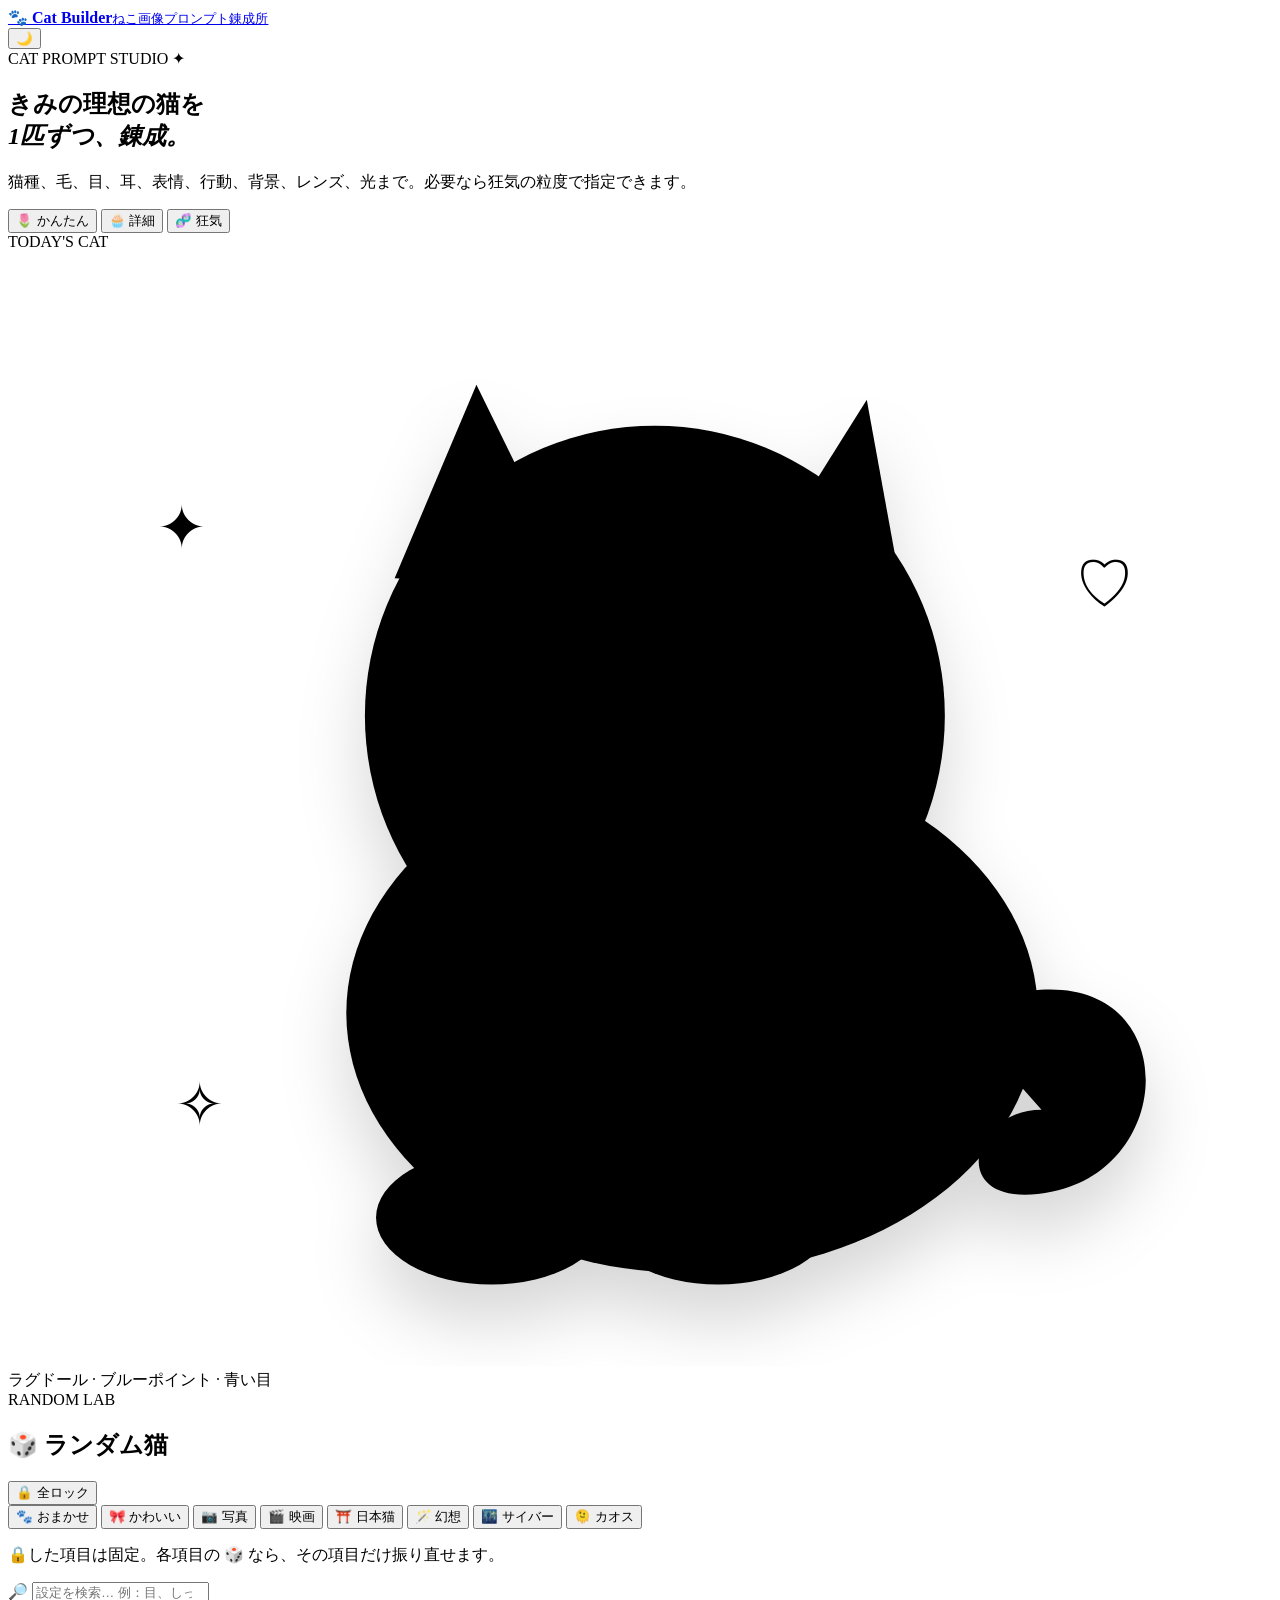
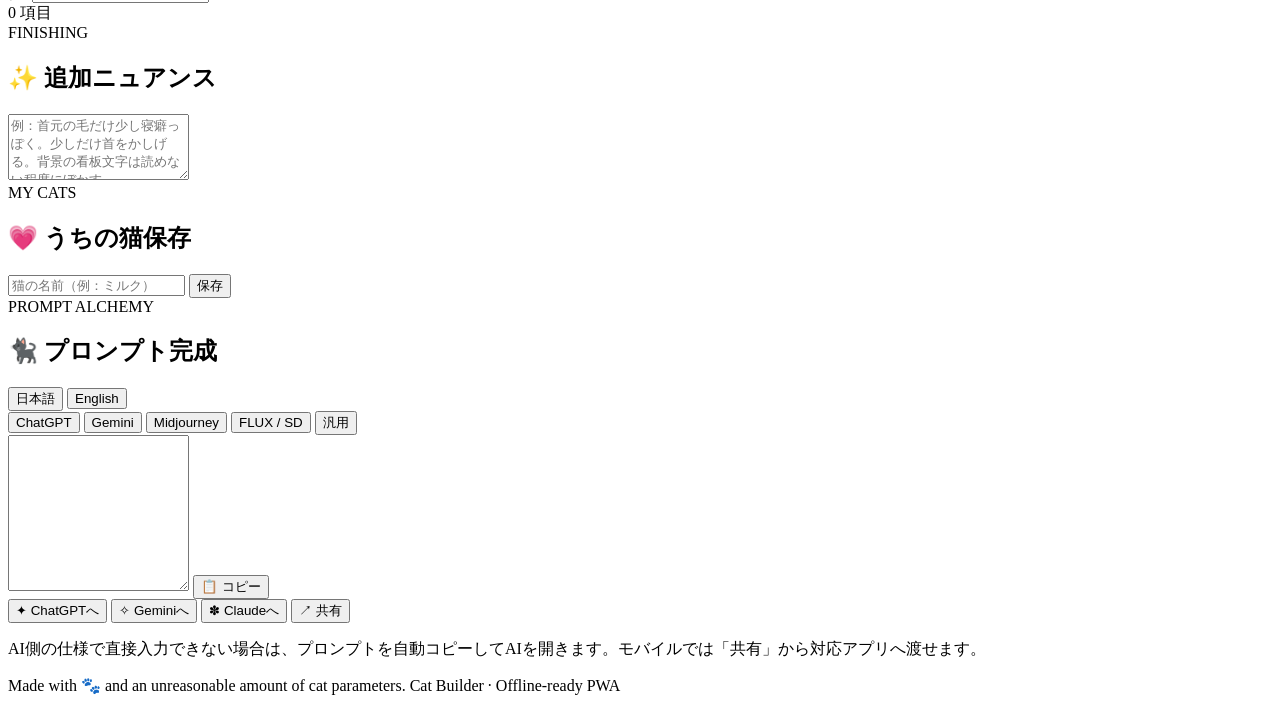
==== index.html @ a3e42340 "Build initial Cat Builder PWA UI" ====
<!doctype html>
<html lang="ja">
<head>
  <meta charset="UTF-8" />
  <meta name="viewport" content="width=device-width, initial-scale=1, viewport-fit=cover" />
  <meta name="theme-color" content="#ff86ad" />
  <meta name="description" content="世界でいちばん可愛く猫画像プロンプトを作る Cat Builder" />
  <link rel="manifest" href="./manifest.webmanifest" />
  <link rel="icon" href="./icons/icon.svg" type="image/svg+xml" />
  <link rel="apple-touch-icon" href="./icons/icon.svg" />
  <link rel="stylesheet" href="./styles.css" />
  <title>Cat Builder</title>
</head>
<body>
  <div class="bg-sprinkles" aria-hidden="true"></div>

  <header class="topbar">
    <a class="brand" href="#top" aria-label="Cat Builder ホーム">
      <span class="brand-mark">🐾</span>
      <span><strong>Cat Builder</strong><small>ねこ画像プロンプト錬成所</small></span>
    </a>
    <div class="top-actions">
      <button class="icon-btn" id="installBtn" type="button" hidden title="アプリをインストール">📲</button>
      <button class="icon-btn" id="themeBtn" type="button" title="テーマ切替">🌙</button>
    </div>
  </header>

  <main id="top" class="app-shell">
    <section class="hero card candy-card">
      <div class="hero-copy">
        <span class="eyebrow">CAT PROMPT STUDIO ✦</span>
        <h1>きみの理想の猫を<br><em>1匹ずつ、錬成。</em></h1>
        <p>猫種、毛、目、耳、表情、行動、背景、レンズ、光まで。必要なら狂気の粒度で指定できます。</p>
        <div class="mode-switch" role="group" aria-label="編集モード">
          <button data-mode="easy" class="mode-btn active">🌷 かんたん</button>
          <button data-mode="detail" class="mode-btn">🧁 詳細</button>
          <button data-mode="madness" class="mode-btn">🧬 狂気</button>
        </div>
      </div>

      <div class="preview-wrap">
        <div class="preview-badge" id="previewBadge">TODAY'S CAT</div>
        <svg id="catPreview" class="cat-preview" viewBox="0 0 340 300" role="img" aria-label="猫プレビュー">
          <defs>
            <filter id="softShadow" x="-30%" y="-30%" width="160%" height="160%">
              <feDropShadow dx="0" dy="10" stdDeviation="9" flood-opacity=".16" />
            </filter>
          </defs>
          <g filter="url(#softShadow)" class="cat-group">
            <path class="tail" d="M255 205 C315 178, 320 245, 281 253 C252 259, 258 231, 278 231" />
            <ellipse class="body" cx="184" cy="205" rx="93" ry="70" />
            <ellipse class="chest" cx="147" cy="218" rx="36" ry="42" />
            <path class="ear ear-left" d="M104 88 L126 36 L153 91 Z" />
            <path class="ear ear-right" d="M199 91 L231 40 L243 106 Z" />
            <circle class="head" cx="174" cy="125" r="78" />
            <path class="face-patch" d="M118 120 C128 74 170 69 185 96 C203 76 229 95 231 127 C224 166 194 188 169 188 C138 187 116 161 118 120Z" />
            <ellipse class="eye eye-left" cx="147" cy="124" rx="13" ry="16" />
            <ellipse class="eye eye-right" cx="202" cy="124" rx="13" ry="16" />
            <ellipse class="pupil pupil-left" cx="147" cy="125" rx="5" ry="10" />
            <ellipse class="pupil pupil-right" cx="202" cy="125" rx="5" ry="10" />
            <path class="nose" d="M169 148 Q175 143 181 148 Q176 157 169 148Z" />
            <path class="mouth" d="M175 155 Q167 164 159 158 M175 155 Q183 164 192 158" />
            <g class="whiskers">
              <path d="M150 154 L92 145 M150 162 L88 165 M198 154 L254 143 M198 162 L258 167" />
            </g>
            <ellipse class="paw paw-left" cx="130" cy="260" rx="31" ry="18" />
            <ellipse class="paw paw-right" cx="191" cy="260" rx="31" ry="18" />
          </g>
          <g class="sparkles" aria-hidden="true"><text x="40" y="80">✦</text><text x="287" y="95">♡</text><text x="45" y="235">✧</text></g>
        </svg>
        <div class="cat-summary" id="catSummary">ラグドール · ブルーポイント · 青い目</div>
      </div>
    </section>

    <section class="quick-tools card">
      <div class="section-title-row">
        <div><span class="eyebrow">RANDOM LAB</span><h2>🎲 ランダム猫</h2></div>
        <button id="lockAllBtn" class="ghost-btn" type="button">🔒 全ロック</button>
      </div>
      <div class="random-presets" id="randomPresets">
        <button data-preset="normal">🐾 おまかせ</button>
        <button data-preset="cute">🎀 かわいい</button>
        <button data-preset="photo">📷 写真</button>
        <button data-preset="cinema">🎬 映画</button>
        <button data-preset="japan">⛩️ 日本猫</button>
        <button data-preset="fantasy">🪄 幻想</button>
        <button data-preset="cyber">🌃 サイバー</button>
        <button data-preset="chaos">🫠 カオス</button>
      </div>
      <p class="microcopy">🔒した項目は固定。各項目の 🎲 なら、その項目だけ振り直せます。</p>
    </section>

    <section class="builder-layout">
      <aside class="category-nav card" id="categoryNav" aria-label="カテゴリ"></aside>

      <section class="builder-main">
        <div class="builder-toolbar card">
          <label class="search-box">🔎 <input id="settingSearch" type="search" placeholder="設定を検索… 例：目、しっぽ、85mm" /></label>
          <div class="counter-pill"><span id="visibleCount">0</span> 項目</div>
        </div>
        <div id="settingsRoot"></div>
      </section>
    </section>

    <section class="extras-grid">
      <div class="card extras-card">
        <div class="section-title-row"><div><span class="eyebrow">FINISHING</span><h2>✨ 追加ニュアンス</h2></div></div>
        <textarea id="customNote" rows="4" placeholder="例：首元の毛だけ少し寝癖っぽく。少しだけ首をかしげる。背景の看板文字は読めない程度にぼかす。"></textarea>
        <div class="negative-grid" id="negativeGrid"></div>
      </div>

      <div class="card profile-card">
        <div class="section-title-row"><div><span class="eyebrow">MY CATS</span><h2>💗 うちの猫保存</h2></div></div>
        <div class="profile-save-row">
          <input id="profileName" placeholder="猫の名前（例：ミルク）" maxlength="24" />
          <button id="saveProfileBtn" class="primary-small" type="button">保存</button>
        </div>
        <div id="profilesList" class="profiles-list"></div>
      </div>
    </section>

    <section class="prompt-panel card" id="promptPanel">
      <div class="section-title-row prompt-heading">
        <div><span class="eyebrow">PROMPT ALCHEMY</span><h2>🐈‍⬛ プロンプト完成</h2></div>
        <div class="prompt-langs">
          <button class="lang-btn active" data-lang="ja">日本語</button>
          <button class="lang-btn" data-lang="en">English</button>
        </div>
      </div>

      <div class="target-tabs" id="targetTabs">
        <button class="target-tab active" data-target="chatgpt">ChatGPT</button>
        <button class="target-tab" data-target="gemini">Gemini</button>
        <button class="target-tab" data-target="midjourney">Midjourney</button>
        <button class="target-tab" data-target="flux">FLUX / SD</button>
        <button class="target-tab" data-target="plain">汎用</button>
      </div>

      <div class="prompt-box">
        <textarea id="promptOutput" rows="10" spellcheck="false"></textarea>
        <button id="copyBtn" class="copy-float" type="button">📋 コピー</button>
      </div>

      <div class="send-grid">
        <button class="ai-button chatgpt" data-ai="chatgpt"><span>✦</span> ChatGPTへ</button>
        <button class="ai-button gemini" data-ai="gemini"><span>✧</span> Geminiへ</button>
        <button class="ai-button claude" data-ai="claude"><span>✽</span> Claudeへ</button>
        <button class="ai-button share" id="shareBtn"><span>↗</span> 共有</button>
      </div>
      <p class="microcopy">AI側の仕様で直接入力できない場合は、プロンプトを自動コピーしてAIを開きます。モバイルでは「共有」から対応アプリへ渡せます。</p>
    </section>
  </main>

  <footer>
    <span>Made with 🐾 and an unreasonable amount of cat parameters.</span>
    <span>Cat Builder · Offline-ready PWA</span>
  </footer>

  <div id="toast" class="toast" role="status" aria-live="polite"></div>

  <script src="./app.js" defer></script>
</body>
</html>
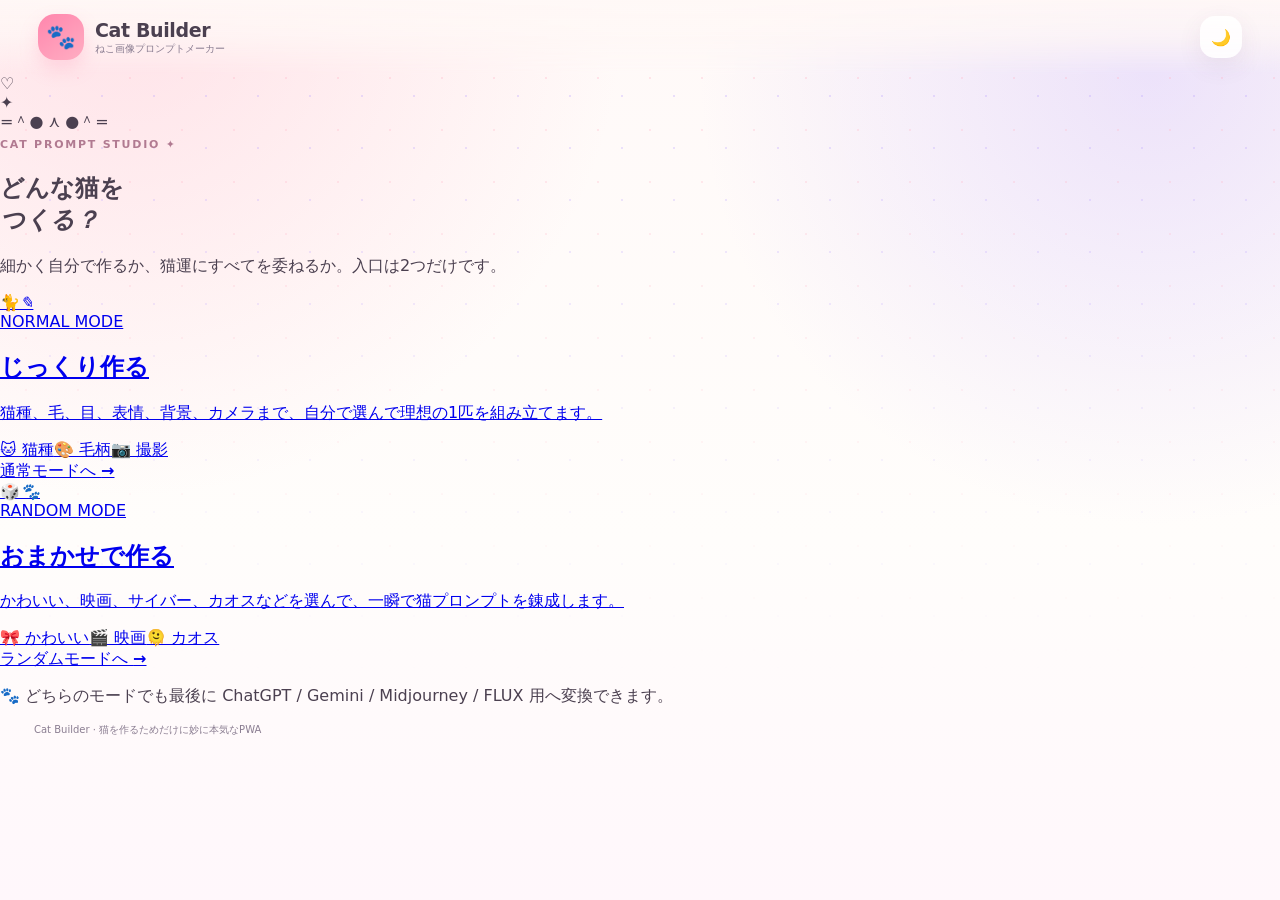
==== commit 901a8454: "Redesign Cat Builder entry screen" ====
--- a/index.html
+++ b/index.html
@@ -4,20 +4,20 @@
   <meta charset="UTF-8" />
   <meta name="viewport" content="width=device-width, initial-scale=1, viewport-fit=cover" />
   <meta name="theme-color" content="#ff86ad" />
-  <meta name="description" content="世界でいちばん可愛く猫画像プロンプトを作る Cat Builder" />
+  <meta name="description" content="猫画像プロンプトをかわいく作れる Cat Builder" />
   <link rel="manifest" href="./manifest.webmanifest" />
   <link rel="icon" href="./icons/icon.svg" type="image/svg+xml" />
-  <link rel="apple-touch-icon" href="./icons/icon.svg" />
+  <link rel="apple-touch-icon" href="./icons/icon-192.png" />
   <link rel="stylesheet" href="./styles.css" />
+  <link rel="stylesheet" href="./pages.css" />
   <title>Cat Builder</title>
 </head>
-<body>
+<body class="landing-page">
   <div class="bg-sprinkles" aria-hidden="true"></div>
-
-  <header class="topbar">
-    <a class="brand" href="#top" aria-label="Cat Builder ホーム">
+  <header class="topbar landing-topbar">
+    <a class="brand" href="./" aria-label="Cat Builder ホーム">
       <span class="brand-mark">🐾</span>
-      <span><strong>Cat Builder</strong><small>ねこ画像プロンプト錬成所</small></span>
+      <span><strong>Cat Builder</strong><small>ねこ画像プロンプトメーカー</small></span>
     </a>
     <div class="top-actions">
       <button class="icon-btn" id="installBtn" type="button" hidden title="アプリをインストール">📲</button>
@@ -25,139 +25,52 @@
     </div>
   </header>
 
-  <main id="top" class="app-shell">
-    <section class="hero card candy-card">
-      <div class="hero-copy">
-        <span class="eyebrow">CAT PROMPT STUDIO ✦</span>
-        <h1>きみの理想の猫を<br><em>1匹ずつ、錬成。</em></h1>
-        <p>猫種、毛、目、耳、表情、行動、背景、レンズ、光まで。必要なら狂気の粒度で指定できます。</p>
-        <div class="mode-switch" role="group" aria-label="編集モード">
-          <button data-mode="easy" class="mode-btn active">🌷 かんたん</button>
-          <button data-mode="detail" class="mode-btn">🧁 詳細</button>
-          <button data-mode="madness" class="mode-btn">🧬 狂気</button>
-        </div>
+  <main class="landing-shell">
+    <section class="landing-hero">
+      <div class="floating-paw paw-a">♡</div>
+      <div class="floating-paw paw-b">✦</div>
+      <div class="landing-cat" aria-hidden="true">
+        <span class="landing-cat-ear left"></span><span class="landing-cat-ear right"></span>
+        <span class="landing-cat-face">=＾● ⋏ ●＾=</span>
       </div>
-
-      <div class="preview-wrap">
-        <div class="preview-badge" id="previewBadge">TODAY'S CAT</div>
-        <svg id="catPreview" class="cat-preview" viewBox="0 0 340 300" role="img" aria-label="猫プレビュー">
-          <defs>
-            <filter id="softShadow" x="-30%" y="-30%" width="160%" height="160%">
-              <feDropShadow dx="0" dy="10" stdDeviation="9" flood-opacity=".16" />
-            </filter>
-          </defs>
-          <g filter="url(#softShadow)" class="cat-group">
-            <path class="tail" d="M255 205 C315 178, 320 245, 281 253 C252 259, 258 231, 278 231" />
-            <ellipse class="body" cx="184" cy="205" rx="93" ry="70" />
-            <ellipse class="chest" cx="147" cy="218" rx="36" ry="42" />
-            <path class="ear ear-left" d="M104 88 L126 36 L153 91 Z" />
-            <path class="ear ear-right" d="M199 91 L231 40 L243 106 Z" />
-            <circle class="head" cx="174" cy="125" r="78" />
-            <path class="face-patch" d="M118 120 C128 74 170 69 185 96 C203 76 229 95 231 127 C224 166 194 188 169 188 C138 187 116 161 118 120Z" />
-            <ellipse class="eye eye-left" cx="147" cy="124" rx="13" ry="16" />
-            <ellipse class="eye eye-right" cx="202" cy="124" rx="13" ry="16" />
-            <ellipse class="pupil pupil-left" cx="147" cy="125" rx="5" ry="10" />
-            <ellipse class="pupil pupil-right" cx="202" cy="125" rx="5" ry="10" />
-            <path class="nose" d="M169 148 Q175 143 181 148 Q176 157 169 148Z" />
-            <path class="mouth" d="M175 155 Q167 164 159 158 M175 155 Q183 164 192 158" />
-            <g class="whiskers">
-              <path d="M150 154 L92 145 M150 162 L88 165 M198 154 L254 143 M198 162 L258 167" />
-            </g>
-            <ellipse class="paw paw-left" cx="130" cy="260" rx="31" ry="18" />
-            <ellipse class="paw paw-right" cx="191" cy="260" rx="31" ry="18" />
-          </g>
-          <g class="sparkles" aria-hidden="true"><text x="40" y="80">✦</text><text x="287" y="95">♡</text><text x="45" y="235">✧</text></g>
-        </svg>
-        <div class="cat-summary" id="catSummary">ラグドール · ブルーポイント · 青い目</div>
-      </div>
+      <span class="eyebrow">CAT PROMPT STUDIO ✦</span>
+      <h1>どんな猫を<br><em>つくる？</em></h1>
+      <p>細かく自分で作るか、猫運にすべてを委ねるか。入口は2つだけです。</p>
     </section>
 
-    <section class="quick-tools card">
-      <div class="section-title-row">
-        <div><span class="eyebrow">RANDOM LAB</span><h2>🎲 ランダム猫</h2></div>
-        <button id="lockAllBtn" class="ghost-btn" type="button">🔒 全ロック</button>
-      </div>
-      <div class="random-presets" id="randomPresets">
-        <button data-preset="normal">🐾 おまかせ</button>
-        <button data-preset="cute">🎀 かわいい</button>
-        <button data-preset="photo">📷 写真</button>
-        <button data-preset="cinema">🎬 映画</button>
-        <button data-preset="japan">⛩️ 日本猫</button>
-        <button data-preset="fantasy">🪄 幻想</button>
-        <button data-preset="cyber">🌃 サイバー</button>
-        <button data-preset="chaos">🫠 カオス</button>
-      </div>
-      <p class="microcopy">🔒した項目は固定。各項目の 🎲 なら、その項目だけ振り直せます。</p>
+    <section class="mode-entry-grid" aria-label="作成モードを選択">
+      <a class="mode-entry manual-entry" href="./builder.html">
+        <div class="entry-illustration"><span>🐈</span><i>✎</i></div>
+        <span class="entry-kicker">NORMAL MODE</span>
+        <h2>じっくり作る</h2>
+        <p>猫種、毛、目、表情、背景、カメラまで、自分で選んで理想の1匹を組み立てます。</p>
+        <div class="entry-tags"><span>🐱 猫種</span><span>🎨 毛柄</span><span>📷 撮影</span></div>
+        <span class="entry-cta">通常モードへ <b>→</b></span>
+      </a>
+
+      <a class="mode-entry random-entry" href="./random.html">
+        <div class="entry-illustration dice-cat"><span>🎲</span><i>🐾</i></div>
+        <span class="entry-kicker">RANDOM MODE</span>
+        <h2>おまかせで作る</h2>
+        <p>かわいい、映画、サイバー、カオスなどを選んで、一瞬で猫プロンプトを錬成します。</p>
+        <div class="entry-tags"><span>🎀 かわいい</span><span>🎬 映画</span><span>🫠 カオス</span></div>
+        <span class="entry-cta">ランダムモードへ <b>→</b></span>
+      </a>
     </section>
 
-    <section class="builder-layout">
-      <aside class="category-nav card" id="categoryNav" aria-label="カテゴリ"></aside>
-
-      <section class="builder-main">
-        <div class="builder-toolbar card">
-          <label class="search-box">🔎 <input id="settingSearch" type="search" placeholder="設定を検索… 例：目、しっぽ、85mm" /></label>
-          <div class="counter-pill"><span id="visibleCount">0</span> 項目</div>
-        </div>
-        <div id="settingsRoot"></div>
-      </section>
-    </section>
-
-    <section class="extras-grid">
-      <div class="card extras-card">
-        <div class="section-title-row"><div><span class="eyebrow">FINISHING</span><h2>✨ 追加ニュアンス</h2></div></div>
-        <textarea id="customNote" rows="4" placeholder="例：首元の毛だけ少し寝癖っぽく。少しだけ首をかしげる。背景の看板文字は読めない程度にぼかす。"></textarea>
-        <div class="negative-grid" id="negativeGrid"></div>
-      </div>
-
-      <div class="card profile-card">
-        <div class="section-title-row"><div><span class="eyebrow">MY CATS</span><h2>💗 うちの猫保存</h2></div></div>
-        <div class="profile-save-row">
-          <input id="profileName" placeholder="猫の名前（例：ミルク）" maxlength="24" />
-          <button id="saveProfileBtn" class="primary-small" type="button">保存</button>
-        </div>
-        <div id="profilesList" class="profiles-list"></div>
-      </div>
-    </section>
-
-    <section class="prompt-panel card" id="promptPanel">
-      <div class="section-title-row prompt-heading">
-        <div><span class="eyebrow">PROMPT ALCHEMY</span><h2>🐈‍⬛ プロンプト完成</h2></div>
-        <div class="prompt-langs">
-          <button class="lang-btn active" data-lang="ja">日本語</button>
-          <button class="lang-btn" data-lang="en">English</button>
-        </div>
-      </div>
-
-      <div class="target-tabs" id="targetTabs">
-        <button class="target-tab active" data-target="chatgpt">ChatGPT</button>
-        <button class="target-tab" data-target="gemini">Gemini</button>
-        <button class="target-tab" data-target="midjourney">Midjourney</button>
-        <button class="target-tab" data-target="flux">FLUX / SD</button>
-        <button class="target-tab" data-target="plain">汎用</button>
-      </div>
-
-      <div class="prompt-box">
-        <textarea id="promptOutput" rows="10" spellcheck="false"></textarea>
-        <button id="copyBtn" class="copy-float" type="button">📋 コピー</button>
-      </div>
-
-      <div class="send-grid">
-        <button class="ai-button chatgpt" data-ai="chatgpt"><span>✦</span> ChatGPTへ</button>
-        <button class="ai-button gemini" data-ai="gemini"><span>✧</span> Geminiへ</button>
-        <button class="ai-button claude" data-ai="claude"><span>✽</span> Claudeへ</button>
-        <button class="ai-button share" id="shareBtn"><span>↗</span> 共有</button>
-      </div>
-      <p class="microcopy">AI側の仕様で直接入力できない場合は、プロンプトを自動コピーしてAIを開きます。モバイルでは「共有」から対応アプリへ渡せます。</p>
-    </section>
+    <p class="landing-tip">🐾 どちらのモードでも最後に ChatGPT / Gemini / Midjourney / FLUX 用へ変換できます。</p>
   </main>
 
-  <footer>
-    <span>Made with 🐾 and an unreasonable amount of cat parameters.</span>
-    <span>Cat Builder · Offline-ready PWA</span>
-  </footer>
-
-  <div id="toast" class="toast" role="status" aria-live="polite"></div>
-
-  <script src="./app.js" defer></script>
+  <footer class="landing-footer">Cat Builder · 猫を作るためだけに妙に本気なPWA</footer>
+  <script>
+    let deferredInstall=null;
+    const themeBtn=document.getElementById('themeBtn');
+    const installBtn=document.getElementById('installBtn');
+    if(localStorage.getItem('catbuilder.dark')==='1'){document.body.classList.add('dark');themeBtn.textContent='☀️';}
+    themeBtn.addEventListener('click',()=>{document.body.classList.toggle('dark');const dark=document.body.classList.contains('dark');themeBtn.textContent=dark?'☀️':'🌙';localStorage.setItem('catbuilder.dark',dark?'1':'0');});
+    window.addEventListener('beforeinstallprompt',e=>{e.preventDefault();deferredInstall=e;installBtn.hidden=false;});
+    installBtn.addEventListener('click',async()=>{if(!deferredInstall)return;deferredInstall.prompt();await deferredInstall.userChoice;deferredInstall=null;installBtn.hidden=true;});
+    if('serviceWorker' in navigator)window.addEventListener('load',()=>navigator.serviceWorker.register('./sw.js').catch(()=>{}));
+  </script>
 </body>
 </html>
--- a/styles.css
+++ b/styles.css
@@ -0,0 +1 @@
+:root{--bg:#fff8f6;--paper:rgba(255,255,255,.84);--paper-solid:#fff;--text:#4b4050;--muted:#8a7d91;--pink:#ff86ad;--pink2:#ffb8ca;--lav:#bda6ff;--mint:#a9e8d1;--yellow:#ffe39f;--peach:#ffc6a8;--line:rgba(111,83,112,.12);--shadow:0 18px 50px rgba(98,63,104,.10);--shadow-sm:0 8px 24px rgba(98,63,104,.09);--radius:26px;--radius-sm:18px;--cat:#c8b3a6;--cat2:#f8efea;--cat-eye:#77b7d6;--cat-nose:#c98091}*{box-sizing:border-box}html{scroll-behavior:smooth}body{margin:0;color:var(--text);font-family:"Nunito","Hiragino Maru Gothic ProN","Yu Gothic UI",system-ui,sans-serif;background:radial-gradient(circle at 10% 0%,rgba(255,184,202,.35),transparent 34%),radial-gradient(circle at 90% 8%,rgba(189,166,255,.28),transparent 32%),linear-gradient(180deg,#fff9f8,#fffdfb 60%,#fff7fb);min-height:100vh}button,input,select,textarea{font:inherit;color:inherit}button{cursor:pointer}.bg-sprinkles{position:fixed;inset:0;pointer-events:none;opacity:.38;background-image:radial-gradient(circle,var(--pink2) 1.2px,transparent 1.4px),radial-gradient(circle,var(--lav) 1px,transparent 1.2px);background-position:0 0,24px 18px;background-size:52px 52px;mask-image:linear-gradient(to bottom,black,transparent 75%);z-index:-1}.topbar{position:sticky;top:0;z-index:40;display:flex;align-items:center;justify-content:space-between;max-width:1500px;margin:auto;padding:14px clamp(16px,3vw,38px);backdrop-filter:blur(18px);background:linear-gradient(180deg,rgba(255,248,246,.94),rgba(255,248,246,.72),transparent)}.brand{text-decoration:none;color:inherit;display:flex;align-items:center;gap:11px}.brand-mark{display:grid;place-items:center;width:46px;height:46px;border-radius:17px;background:linear-gradient(145deg,var(--pink),#ffadc2);box-shadow:0 9px 18px rgba(255,134,173,.25);font-size:24px}.brand strong{display:block;font-size:19px;letter-spacing:-.02em}.brand small{display:block;color:var(--muted);font-size:10px;margin-top:1px}.top-actions{display:flex;gap:8px}.icon-btn{border:0;width:42px;height:42px;border-radius:15px;background:var(--paper);box-shadow:var(--shadow-sm)}.app-shell{max-width:1420px;margin:0 auto;padding:8px clamp(14px,3vw,36px) 70px}.card{background:var(--paper);border:1px solid rgba(255,255,255,.75);box-shadow:var(--shadow);backdrop-filter:blur(18px);border-radius:var(--radius)}.hero{display:grid;grid-template-columns:minmax(0,1.12fr) minmax(300px,.88fr);overflow:hidden;position:relative;min-height:500px}.candy-card:before{content:"";position:absolute;width:310px;height:310px;border-radius:50%;background:rgba(255,227,159,.5);filter:blur(2px);right:-70px;top:-120px}.hero-copy{padding:clamp(30px,6vw,72px);align-self:center;position:relative;z-index:2}.eyebrow{font-size:11px;font-weight:900;letter-spacing:.16em;color:#b17a91;text-transform:uppercase}.hero h1{font-size:clamp(42px,6vw,84px);line-height:.98;letter-spacing:-.055em;margin:12px 0 22px}.hero h1 em{font-style:normal;background:linear-gradient(90deg,#ff7ea8,#a78cf7);-webkit-background-clip:text;background-clip:text;color:transparent}.hero p{max-width:620px;color:var(--muted);font-size:clamp(14px,1.4vw,18px);line-height:1.8;margin-bottom:28px}.mode-switch{display:inline-flex;gap:6px;padding:6px;background:#fff;border:1px solid var(--line);border-radius:18px;box-shadow:var(--shadow-sm)}.mode-btn{border:0;background:transparent;padding:11px 15px;border-radius:13px;font-weight:800;color:var(--muted)}.mode-btn.active{background:linear-gradient(145deg,#ffe3ec,#f0e9ff);color:#7b5165;box-shadow:0 4px 12px rgba(119,84,120,.12)}.preview-wrap{display:flex;flex-direction:column;align-items:center;justify-content:center;padding:30px;position:relative;background:radial-gradient(circle at 50% 40%,#fff 0 25%,rgba(255,255,255,.5) 26% 48%,transparent 49%)}.preview-badge{font-size:10px;font-weight:900;letter-spacing:.18em;padding:8px 12px;border-radius:999px;background:#fff4c9;color:#9c7a34}.cat-preview{width:min(100%,430px);max-height:350px;overflow:visible}.body,.head,.ear,.tail,.paw{fill:var(--cat)}.chest,.face-patch{fill:var(--cat2)}.eye{fill:var(--cat-eye)}.pupil{fill:#322a36}.nose{fill:var(--cat-nose)}.mouth,.whiskers path{fill:none;stroke:#765d6d;stroke-width:3;stroke-linecap:round}.sparkles{fill:#dd8ead;font-size:24px}.cat-group{transform-origin:center;transition:.3s}.cat-preview:hover .cat-group{transform:translateY(-5px) rotate(-1deg)}.cat-summary{font-size:13px;font-weight:900;background:#fff;padding:10px 14px;border-radius:999px;border:1px solid var(--line);box-shadow:var(--shadow-sm);text-align:center}.quick-tools{margin-top:22px;padding:24px}.section-title-row{display:flex;align-items:center;justify-content:space-between;gap:16px}.section-title-row h2{margin:3px 0 0;font-size:22px;letter-spacing:-.03em}.ghost-btn,.primary-small{border:1px solid var(--line);background:#fff;padding:10px 14px;border-radius:14px;font-weight:800}.primary-small{background:linear-gradient(145deg,var(--pink),#ff9eb9);color:#fff;border:0}.random-presets{display:flex;gap:9px;flex-wrap:wrap;margin-top:18px}.random-presets button{border:1px solid var(--line);background:#fff;padding:11px 14px;border-radius:16px;font-weight:800;box-shadow:0 5px 14px rgba(89,62,96,.06);transition:.18s}.random-presets button:hover{transform:translateY(-2px);border-color:rgba(255,134,173,.45);box-shadow:0 9px 18px rgba(255,134,173,.12)}.microcopy{font-size:11px;color:var(--muted);margin:13px 2px 0;line-height:1.6}.builder-layout{display:grid;grid-template-columns:220px minmax(0,1fr);gap:20px;margin-top:22px}.category-nav{padding:12px;align-self:start;position:sticky;top:84px;display:flex;flex-direction:column;gap:5px}.nav-btn{display:flex;align-items:center;gap:10px;border:0;background:transparent;text-align:left;padding:11px 12px;border-radius:14px;font-weight:850;color:var(--muted)}.nav-btn.active,.nav-btn:hover{background:linear-gradient(135deg,#fff0f5,#f3efff);color:#725368}.nav-btn .nav-icon{font-size:18px}.builder-main{min-width:0}.builder-toolbar{padding:12px 14px;display:flex;align-items:center;gap:12px;position:sticky;top:84px;z-index:20}.search-box{display:flex;align-items:center;gap:8px;flex:1;background:#fff;border:1px solid var(--line);padding:10px 13px;border-radius:16px}.search-box input{width:100%;border:0;outline:0;background:transparent}.counter-pill{font-size:11px;font-weight:900;padding:9px 12px;border-radius:999px;background:#f5f0ff;color:#7c6c91;white-space:nowrap}.settings-section{margin-top:14px;scroll-margin-top:155px}.settings-section>.section-head{display:flex;align-items:center;gap:10px;padding:8px 4px}.section-head .big-icon{display:grid;place-items:center;width:38px;height:38px;border-radius:13px;background:linear-gradient(145deg,#ffe9f0,#f2edff);font-size:18px}.section-head h3{margin:0;font-size:18px}.section-head small{color:var(--muted)}.settings-grid{display:grid;grid-template-columns:repeat(3,minmax(0,1fr));gap:11px}.setting-card{background:var(--paper-solid);border:1px solid var(--line);border-radius:20px;padding:14px;box-shadow:0 7px 22px rgba(88,63,92,.05);min-width:0;transition:.2s}.setting-card:hover{transform:translateY(-2px);box-shadow:0 12px 28px rgba(88,63,92,.08)}.setting-card.is-locked{background:linear-gradient(145deg,#fff9e6,#fff)}.setting-label-row{display:flex;align-items:center;justify-content:space-between;gap:8px;margin-bottom:9px}.setting-label{font-size:12px;font-weight:900}.setting-actions{display:flex;gap:5px}.mini-btn{display:grid;place-items:center;width:30px;height:30px;border:0;border-radius:10px;background:#f8f4f8;font-size:13px}.mini-btn.locked{background:#fff0c2}.setting-card select,.setting-card input[type="range"]{width:100%}.setting-card select{border:1px solid var(--line);background:#fff8fb;padding:10px 35px 10px 11px;border-radius:13px;outline:none;font-size:13px;font-weight:700}.setting-card select:focus{border-color:var(--pink)}.range-value{font-size:11px;font-weight:900;color:#9c6b80;margin-top:6px}.setting-card[hidden],.settings-section[hidden]{display:none!important}.extras-grid{display:grid;grid-template-columns:1.2fr .8fr;gap:20px;margin-top:22px}.extras-card,.profile-card{padding:24px}.extras-card textarea,.profile-card input,.prompt-box textarea{width:100%;border:1px solid var(--line);background:#fff;border-radius:17px;padding:14px;outline:none;resize:vertical}.extras-card textarea:focus,.profile-card input:focus,.prompt-box textarea:focus{border-color:var(--pink)}.negative-grid{display:flex;gap:7px;flex-wrap:wrap;margin-top:13px}.negative-chip{border:1px solid var(--line);background:#fff;padding:8px 10px;border-radius:999px;font-size:11px;font-weight:800}.negative-chip.active{background:#ffe6ee;border-color:#ffc0d3;color:#8a4f67}.profile-save-row{display:flex;gap:8px;margin-top:15px}.profiles-list{display:grid;gap:8px;margin-top:12px}.profile-item{display:flex;align-items:center;justify-content:space-between;gap:8px;background:#fff;border:1px solid var(--line);padding:10px 11px;border-radius:15px}.profile-item strong{font-size:12px}.profile-item small{color:var(--muted);display:block;margin-top:2px}.profile-item-actions{display:flex;gap:5px}.prompt-panel{margin-top:22px;padding:clamp(20px,3vw,34px);position:relative;overflow:hidden}.prompt-panel:before{content:"";position:absolute;width:240px;height:240px;border-radius:50%;background:rgba(169,232,209,.28);right:-80px;bottom:-90px}.prompt-heading,.target-tabs,.prompt-box,.send-grid,.prompt-panel>.microcopy{position:relative;z-index:1}.prompt-langs{display:flex;background:#fff;border:1px solid var(--line);padding:4px;border-radius:14px}.lang-btn,.target-tab{border:0;background:transparent;padding:8px 11px;border-radius:10px;font-weight:850;font-size:12px}.lang-btn.active{background:#f3edff}.target-tabs{display:flex;gap:7px;flex-wrap:wrap;margin:18px 0 11px}.target-tab{background:#fff;border:1px solid var(--line);padding:10px 13px}.target-tab.active{background:linear-gradient(145deg,#ffe8ef,#efeaff);border-color:transparent}.prompt-box{position:relative}.prompt-box textarea{min-height:220px;line-height:1.75;font-family:ui-monospace,SFMono-Regular,Menlo,monospace;font-size:13px;padding-right:110px}.copy-float{position:absolute;right:11px;top:11px;border:0;background:#4f4355;color:#fff;padding:10px 12px;border-radius:13px;font-weight:850}.send-grid{display:grid;grid-template-columns:repeat(4,1fr);gap:9px;margin-top:12px}.ai-button{border:0;padding:14px 12px;border-radius:16px;font-weight:900;background:#fff;box-shadow:var(--shadow-sm);transition:.18s}.ai-button:hover{transform:translateY(-2px)}.ai-button.chatgpt{background:#e8fff8}.ai-button.gemini{background:#eef1ff}.ai-button.claude{background:#fff0e8}.ai-button.share{background:#fff0f6}footer{max-width:1420px;margin:0 auto;padding:0 34px 34px;display:flex;justify-content:space-between;color:var(--muted);font-size:10px}.toast{position:fixed;left:50%;bottom:24px;transform:translate(-50%,20px);z-index:100;background:#4e4052;color:#fff;padding:12px 17px;border-radius:999px;box-shadow:0 12px 30px rgba(53,37,55,.25);font-size:12px;font-weight:850;opacity:0;pointer-events:none;transition:.25s}.toast.show{opacity:1;transform:translate(-50%,0)}body.dark{--bg:#231f28;--paper:rgba(43,37,48,.88);--paper-solid:#352e3a;--text:#f8eff7;--muted:#bcadbd;--line:rgba(255,255,255,.08);--shadow:0 18px 50px rgba(0,0,0,.22);background:radial-gradient(circle at 10% 0%,rgba(255,134,173,.14),transparent 34%),radial-gradient(circle at 90% 8%,rgba(189,166,255,.14),transparent 32%),#231f28}.dark .topbar{background:linear-gradient(180deg,rgba(35,31,40,.95),rgba(35,31,40,.75),transparent)}.dark .mode-switch,.dark .icon-btn,.dark .random-presets button,.dark .ghost-btn,.dark .search-box,.dark .setting-card select,.dark .extras-card textarea,.dark .profile-card input,.dark .profile-item,.dark .prompt-langs,.dark .target-tab,.dark .prompt-box textarea,.dark .ai-button{background:#352e3a}.dark .setting-card.is-locked{background:#403925}.dark .cat-summary{background:#352e3a}.dark .mini-btn{background:#42394a}.dark .mini-btn.locked{background:#5c4e2c}@media(max-width:1050px){.hero{grid-template-columns:1fr 420px}.hero h1{font-size:54px}.settings-grid{grid-template-columns:repeat(2,minmax(0,1fr))}.send-grid{grid-template-columns:repeat(2,1fr)}}@media(max-width:820px){.topbar{padding:10px 14px}.app-shell{padding:4px 12px 50px}.hero{grid-template-columns:1fr}.hero-copy{padding:34px 24px 12px}.hero h1{font-size:46px}.preview-wrap{padding:10px 18px 26px}.cat-preview{max-height:285px}.builder-layout{grid-template-columns:1fr}.category-nav{position:sticky;top:65px;z-index:25;flex-direction:row;overflow:auto;border-radius:19px;padding:7px}.nav-btn{white-space:nowrap;padding:9px 10px}.nav-btn span:last-child{font-size:11px}.builder-toolbar{top:118px}.settings-section{scroll-margin-top:178px}.extras-grid{grid-template-columns:1fr}.section-title-row{align-items:flex-start}.quick-tools,.extras-card,.profile-card{padding:18px}.send-grid{grid-template-columns:1fr 1fr}footer{padding:0 18px 24px;flex-direction:column;gap:5px}}@media(max-width:560px){.brand small{display:none}.brand-mark{width:40px;height:40px;border-radius:14px}.hero h1{font-size:39px}.hero p{font-size:13px}.mode-switch{display:grid;grid-template-columns:repeat(3,1fr);width:100%}.mode-btn{padding:10px 5px;font-size:11px}.settings-grid{grid-template-columns:1fr}.builder-toolbar{top:113px}.random-presets{display:grid;grid-template-columns:repeat(2,1fr)}.random-presets button{text-align:left}.prompt-heading{flex-direction:column}.prompt-box textarea{padding-right:14px;padding-top:56px}.copy-float{left:11px;right:auto}.send-grid{grid-template-columns:1fr}.cat-summary{font-size:11px}.section-title-row h2{font-size:19px}.category-nav{margin:0 -2px}.nav-btn .nav-icon{font-size:16px}}@media(prefers-reduced-motion:reduce){*{scroll-behavior:auto!important;transition:none!important}.cat-preview:hover .cat-group{transform:none}}
